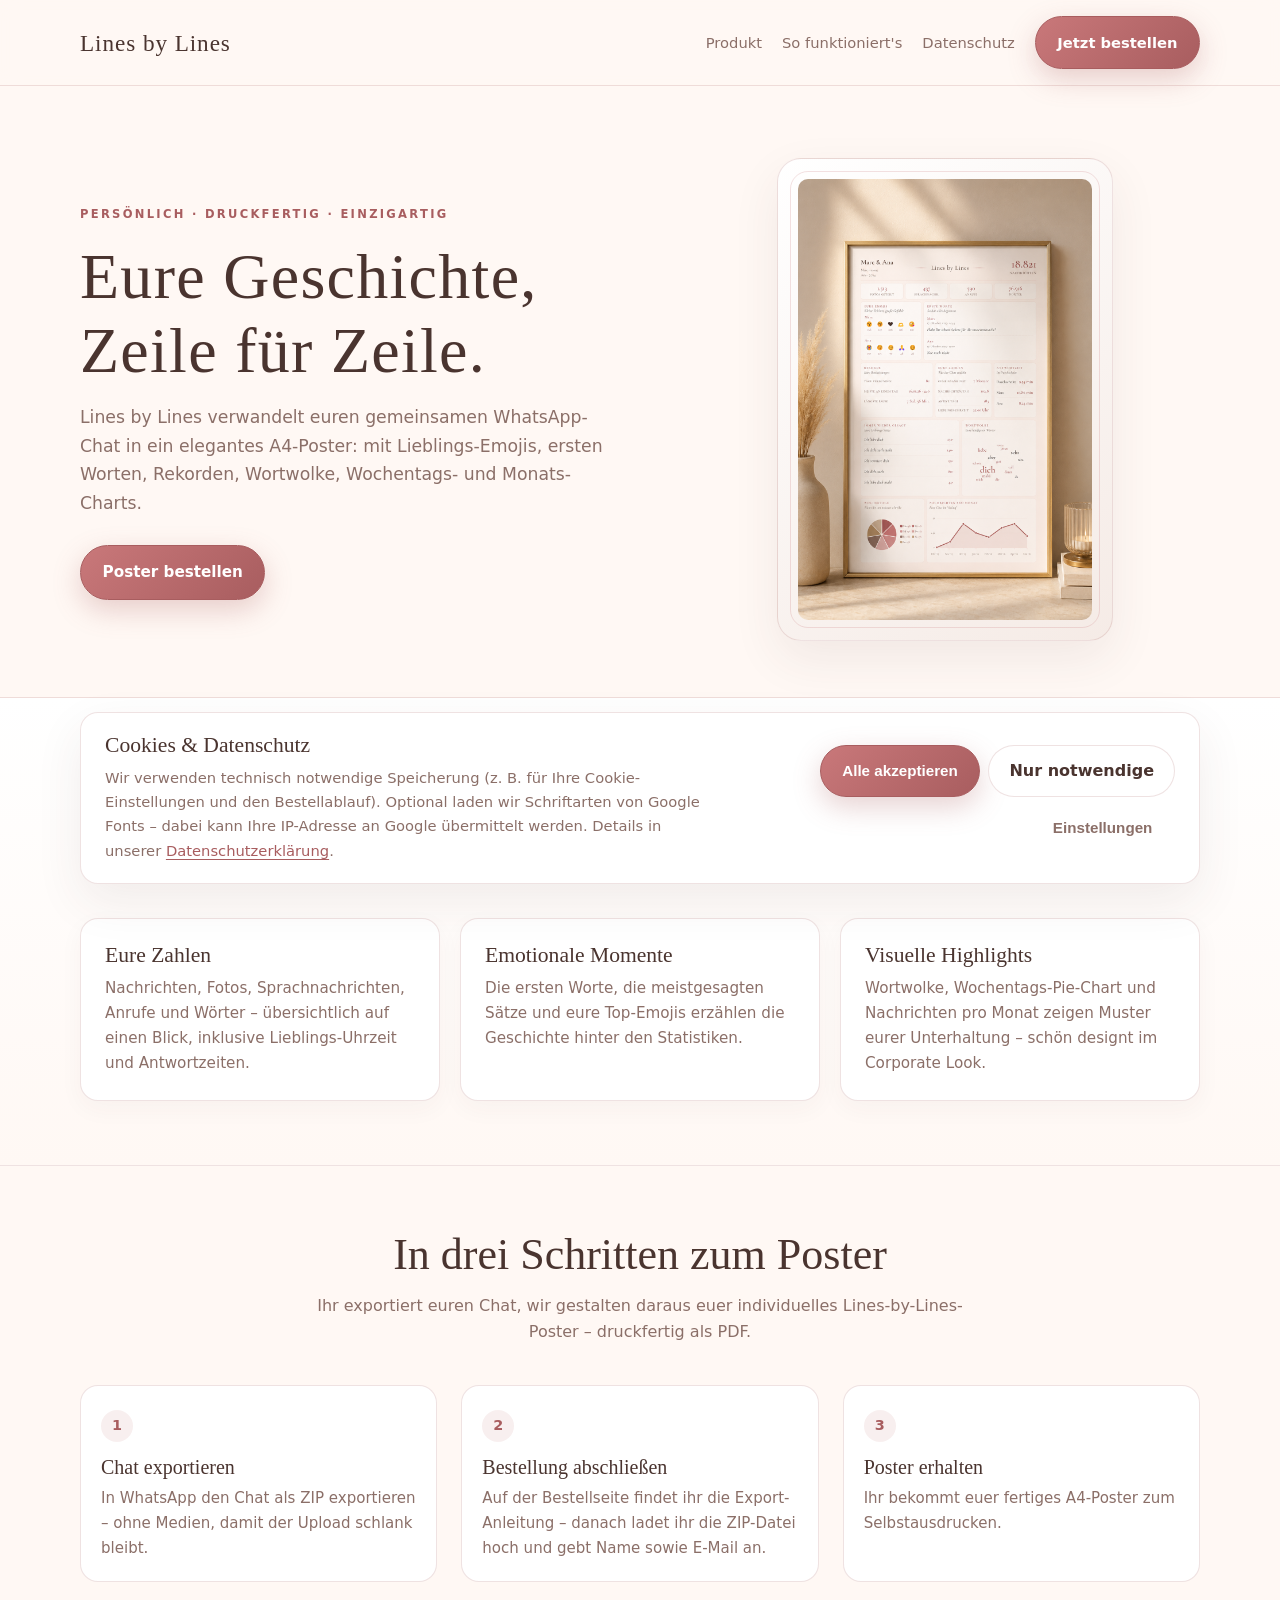
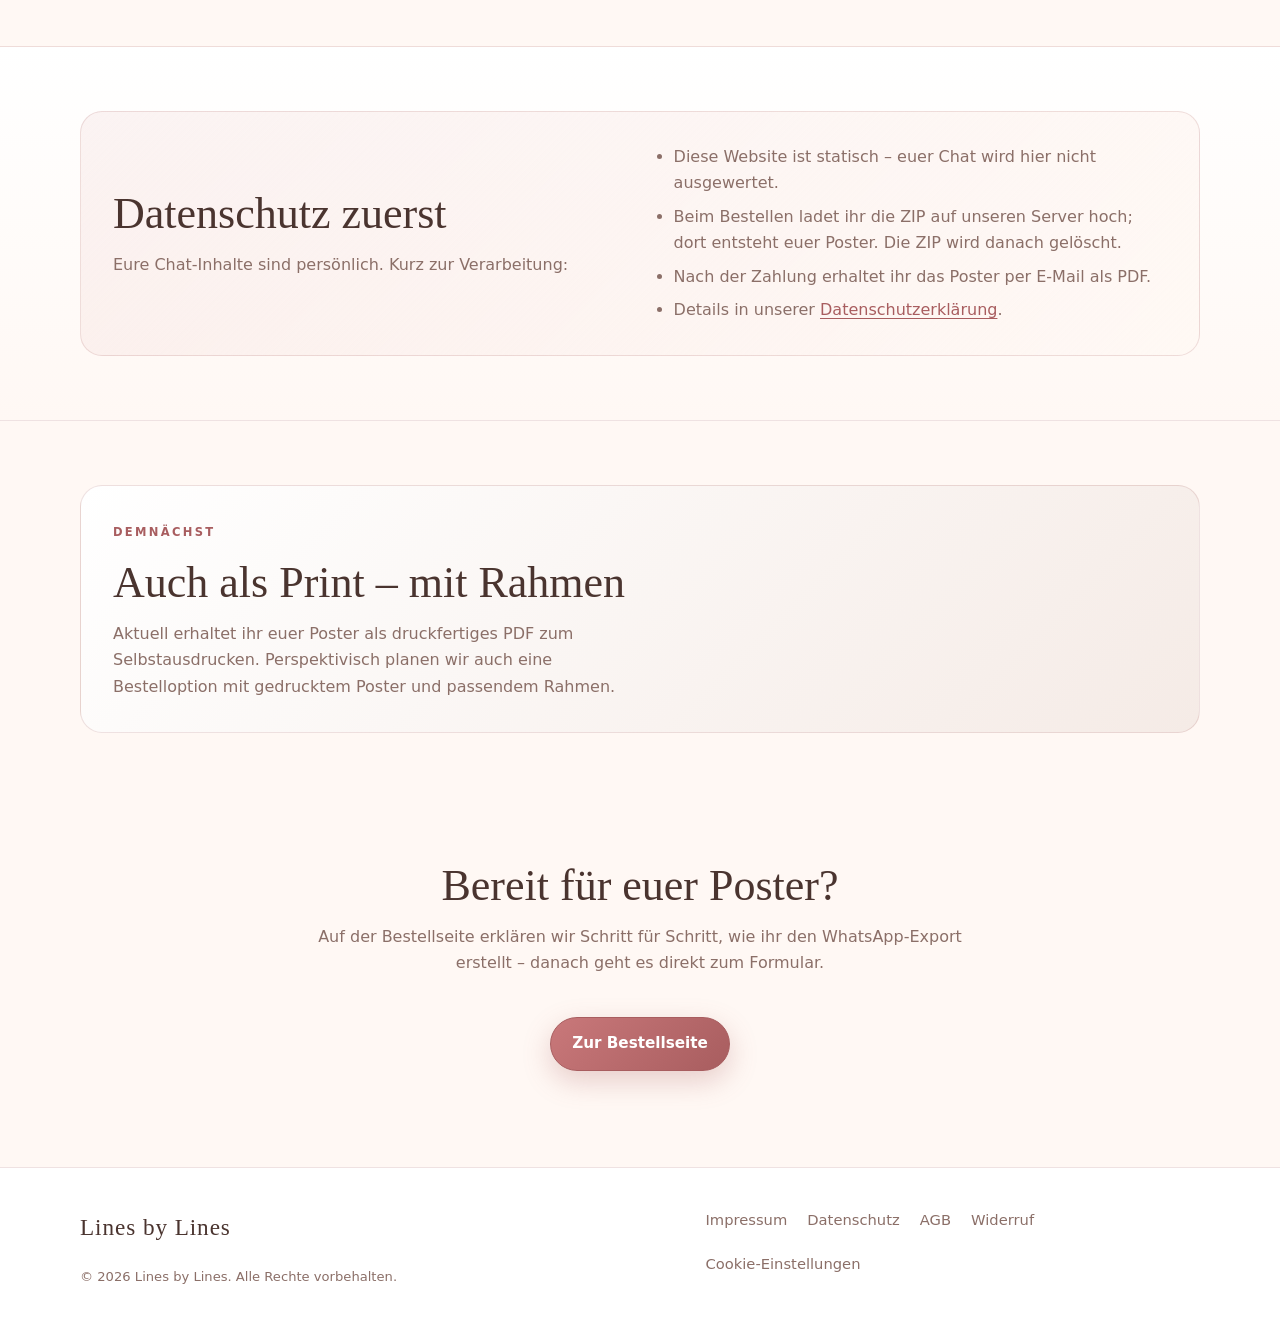
==== index.html @ 0aae66ea "pages" ====
<!DOCTYPE html>
<html lang="de">
  <head>
    <meta charset="UTF-8" />
    <meta name="viewport" content="width=device-width, initial-scale=1.0" />
    <link rel="icon" href="./assets/favicon.png" type="image/png" />
    <link rel="apple-touch-icon" href="./assets/favicon.png" />
    <meta
      name="description"
      content="Lines by Lines verwandelt euren WhatsApp-Chat als Paar in ein persönliches A4-Poster – druckfertig als PDF."
    />
    <title>Lines by Lines – Euer WhatsApp-Chat als Erinnerungs-Poster</title>
    <script src="./assets/fonts-head.js"></script>
    <link rel="stylesheet" href="./assets/site.css" />
  </head>
  <body>
    <header class="site-header">
      <div class="container inner">
        <a class="brand" href="./">
          <strong>Lines by Lines</strong>
        </a>
        <nav class="nav" aria-label="Hauptnavigation">
          <a class="hide-mobile" href="#produkt">Produkt</a>
          <a class="hide-mobile" href="#ablauf">So funktioniert's</a>
          <a class="hide-mobile" href="#datenschutz">Datenschutz</a>
          <a class="btn btn-primary" href="./bestellen.html">Jetzt bestellen</a>
        </nav>
      </div>
    </header>

    <main>
      <section class="hero">
        <div class="container hero-grid">
          <div>
            <span class="eyebrow">Persönlich · Druckfertig · Einzigartig</span>
            <h1>Eure Geschichte, Zeile für Zeile.</h1>
            <p class="hero-lead">
              Lines by Lines verwandelt euren gemeinsamen WhatsApp-Chat in ein
              elegantes A4-Poster: mit Lieblings-Emojis, ersten Worten,
              Rekorden, Wortwolke, Wochentags- und Monats-Charts.
            </p>
            <div class="hero-actions">
              <a class="btn btn-primary" href="./bestellen.html">Poster bestellen</a>
            </div>
          </div>
          <figure class="poster-frame hero-poster-frame">
            <img
              src="./assets/Example_LandingPage.png"
              alt="Beispiel eines Lines-by-Lines-Posters im goldenen Rahmen – Lifestyle-Mockup"
              width="1024"
              height="1536"
              loading="eager"
            />
          </figure>
        </div>
      </section>

      <section class="section section-alt" id="produkt">
        <div class="container">
          <h2 class="section-title">Mehr als ein Chat-Export</h2>
          <p class="section-intro">
            Für Paare: Aus eurem gemeinsamen WhatsApp-Chat wird ein
            hochwertiges Erinnerungsstück – zum Verschenken, Aufhängen oder
            Einrahmen.
          </p>
          <div class="cards">
            <article class="card">
              <h3>Eure Zahlen</h3>
              <p>
                Nachrichten, Fotos, Sprachnachrichten, Anrufe und Wörter –
                übersichtlich auf einen Blick, inklusive Lieblings-Uhrzeit und
                Antwortzeiten.
              </p>
            </article>
            <article class="card">
              <h3>Emotionale Momente</h3>
              <p>
                Die ersten Worte, die meistgesagten Sätze und eure Top-Emojis
                erzählen die Geschichte hinter den Statistiken.
              </p>
            </article>
            <article class="card">
              <h3>Visuelle Highlights</h3>
              <p>
                Wortwolke, Wochentags-Pie-Chart und Nachrichten pro Monat
                zeigen Muster eurer Unterhaltung – schön designt im
                Corporate Look.
              </p>
            </article>
          </div>
        </div>
      </section>

      <section class="section" id="ablauf">
        <div class="container">
          <h2 class="section-title">In drei Schritten zum Poster</h2>
          <p class="section-intro">
            Ihr exportiert euren Chat, wir gestalten daraus euer individuelles
            Lines-by-Lines-Poster – druckfertig als PDF.
          </p>
          <div class="steps">
            <article class="step">
              <h3>Chat exportieren</h3>
              <p>
                In WhatsApp den Chat als ZIP exportieren – ohne Medien, damit
                der Upload schlank bleibt.
              </p>
            </article>
            <article class="step">
              <h3>Bestellung abschließen</h3>
              <p>
                Auf der Bestellseite findet ihr die Export-Anleitung – danach
                ladet ihr die ZIP-Datei hoch und gebt Name sowie E-Mail an.
              </p>
            </article>
            <article class="step">
              <h3>Poster erhalten</h3>
              <p>
                Ihr bekommt euer fertiges A4-Poster zum Selbstausdrucken.
              </p>
            </article>
          </div>
        </div>
      </section>

      <section class="section section-alt" id="datenschutz">
        <div class="container">
          <div class="privacy-box">
            <div>
              <h2 class="section-title" style="text-align: left; margin-bottom: 0.75rem">
                Datenschutz zuerst
              </h2>
              <p style="margin: 0; color: var(--muted)">
                Eure Chat-Inhalte sind persönlich. Kurz zur Verarbeitung:
              </p>
            </div>
            <ul>
              <li>
                Diese Website ist statisch – euer Chat wird hier nicht
                ausgewertet.
              </li>
              <li>
                Beim Bestellen ladet ihr die ZIP auf unseren Server hoch; dort
                entsteht euer Poster. Die ZIP wird danach gelöscht.
              </li>
              <li>
                Nach der Zahlung erhaltet ihr das Poster per E-Mail als PDF.
              </li>
              <li>
                Details in unserer
                <a href="./datenschutz.html">Datenschutzerklärung</a>.
              </li>
            </ul>
          </div>
        </div>
      </section>

      <section class="section" id="demnaechst">
        <div class="container">
          <div class="coming-soon-box">
            <span class="eyebrow">Demnächst</span>
            <h2 class="section-title" style="text-align: left; margin-bottom: 0.75rem">
              Auch als Print – mit Rahmen
            </h2>
            <p style="margin: 0; color: var(--muted); max-width: 34rem">
              Aktuell erhaltet ihr euer Poster als druckfertiges PDF zum
              Selbstausdrucken. Perspektivisch planen wir auch eine
              Bestelloption mit gedrucktem Poster und passendem Rahmen.
            </p>
          </div>
        </div>
      </section>

      <section class="section order-section">
        <div class="container" style="text-align: center">
          <h2 class="section-title">Bereit für euer Poster?</h2>
          <p class="section-intro">
            Auf der Bestellseite erklären wir Schritt für Schritt, wie ihr den
            WhatsApp-Export erstellt – danach geht es direkt zum Formular.
          </p>
          <a class="btn btn-primary" href="./bestellen.html">Zur Bestellseite</a>
        </div>
      </section>
    </main>

    <footer class="site-footer">
      <div class="container footer-grid">
        <div>
          <a class="brand" href="./">
            <strong>Lines by Lines</strong>
          </a>
          <p class="footer-note">
            © <span id="year"></span> Lines by Lines. Alle Rechte vorbehalten.
          </p>
        </div>
        <nav class="footer-links" aria-label="Rechtliches">
          <a href="./impressum.html">Impressum</a>
          <a href="./datenschutz.html">Datenschutz</a>
          <a href="./agb.html">AGB</a>
          <a href="./widerruf.html">Widerruf</a>
          <a href="#" data-cookie-settings>Cookie-Einstellungen</a>
        </nav>
      </div>
    </footer>

    <script>
      document.getElementById("year").textContent = new Date().getFullYear();

      (function () {
        function syncHeaderOffset() {
          var header = document.querySelector(".site-header");
          if (!header) return;
          document.documentElement.style.setProperty(
            "--header-offset",
            header.getBoundingClientRect().height + "px"
          );
        }
        syncHeaderOffset();
        window.addEventListener("resize", syncHeaderOffset);
        if (document.fonts && document.fonts.ready) {
          document.fonts.ready.then(syncHeaderOffset);
        }
      })();
    </script>
    <script src="./assets/cookie-consent.js" defer></script>
  </body>
</html>
---- assets/site.css ----
:root {
  --cream: #fff8f4;
  --rose: #c9787a;
  --rose-deep: #a85d5f;
  --warm: #4a342f;
  --muted: #8b6f68;
  --cream-dark: #f5ebe6;
  --border: rgba(168, 93, 95, 0.18);
  --shadow: 0 18px 48px rgba(74, 52, 47, 0.08);
  --radius: 18px;
  --max: 1120px;
  --header-offset: calc(4.5rem + 2rem + 1px);
}

*,
*::before,
*::after {
  box-sizing: border-box;
}

html {
  scroll-behavior: smooth;
  scroll-padding-top: var(--header-offset);
}

body {
  margin: 0;
  font-family: "DM Sans", system-ui, sans-serif;
  font-size: 1rem;
  line-height: 1.65;
  color: var(--warm);
  background: var(--cream);
  -webkit-font-smoothing: antialiased;
}

img {
  max-width: 100%;
  height: auto;
  display: block;
}

a {
  color: var(--rose-deep);
  text-decoration-thickness: 1px;
  text-underline-offset: 3px;
}

a:hover {
  color: var(--rose);
}

h1,
h2,
h3,
.display {
  font-family: "Cormorant Garamond", Georgia, serif;
  font-weight: 500;
  line-height: 1.15;
  color: var(--warm);
}

.container {
  width: min(100% - 2rem, var(--max));
  margin-inline: auto;
}

.site-header {
  position: sticky;
  top: 0;
  z-index: 20;
  background: rgba(255, 248, 244, 0.92);
  backdrop-filter: blur(10px);
  border-bottom: 1px solid var(--border);
}

.site-header .inner {
  display: flex;
  align-items: center;
  justify-content: space-between;
  gap: 1rem;
  min-height: 4.5rem;
  padding: 1rem 0;
}

.brand {
  display: flex;
  flex-direction: column;
  gap: 0.1rem;
  text-decoration: none;
  color: inherit;
}

.brand small {
  font-size: 0.68rem;
  letter-spacing: 0.18em;
  text-transform: uppercase;
  color: var(--muted);
}

.brand strong {
  font-family: "Cormorant Garamond", Georgia, serif;
  font-size: 1.45rem;
  font-weight: 500;
  letter-spacing: 0.04em;
}

.nav {
  display: flex;
  flex-wrap: wrap;
  align-items: center;
  gap: 0.35rem 1.25rem;
}

.nav a {
  font-size: 0.92rem;
  color: var(--muted);
  text-decoration: none;
}

.nav a:hover {
  color: var(--rose-deep);
}

.btn {
  display: inline-flex;
  align-items: center;
  justify-content: center;
  gap: 0.5rem;
  padding: 0.85rem 1.35rem;
  border-radius: 999px;
  border: 1px solid transparent;
  font-size: 0.95rem;
  font-weight: 600;
  text-decoration: none;
  cursor: pointer;
  transition: transform 0.15s ease, box-shadow 0.15s ease, background 0.15s ease;
}

.btn:hover {
  transform: translateY(-1px);
}

.nav a.btn-primary,
.nav a.btn-primary:hover {
  color: #fff;
}

.btn-primary {
  background: linear-gradient(135deg, var(--rose), var(--rose-deep));
  color: #fff;
  border-color: var(--rose-deep);
  box-shadow: 0 10px 28px rgba(168, 93, 95, 0.28);
}

.btn-primary:hover {
  color: #fff;
}

.btn-secondary {
  background: #fff;
  color: var(--rose-deep);
  border-color: var(--border);
}

.hero {
  padding: 4.5rem 0 3.5rem;
}

.hero-grid {
  display: grid;
  grid-template-columns: 1.05fr 0.95fr;
  gap: 3rem;
  align-items: center;
}

.eyebrow {
  display: inline-block;
  margin-bottom: 1rem;
  font-size: 0.72rem;
  font-weight: 600;
  letter-spacing: 0.2em;
  text-transform: uppercase;
  color: var(--rose-deep);
}

.hero h1 {
  margin: 0 0 1rem;
  font-size: clamp(2.6rem, 5vw, 4rem);
  letter-spacing: 0.02em;
}

.hero-lead {
  margin: 0 0 1.75rem;
  max-width: 34rem;
  font-size: 1.08rem;
  color: var(--muted);
}

.hero-actions {
  display: flex;
  flex-wrap: wrap;
  gap: 0.85rem;
}

.hero-poster-frame {
  margin: 0;
  width: min(100%, 21rem);
  margin-inline: auto;
}

.hero-poster-frame img {
  display: block;
  width: 100%;
  height: auto;
  box-shadow: none;
}

.poster-frame {
  position: relative;
  padding: 1.25rem;
  border-radius: calc(var(--radius) + 6px);
  background: linear-gradient(145deg, #fff, var(--cream-dark));
  border: 1px solid var(--border);
  box-shadow: var(--shadow);
}

.poster-frame::before {
  content: "";
  position: absolute;
  inset: 0.75rem;
  border: 1px solid rgba(201, 120, 122, 0.22);
  border-radius: var(--radius);
  pointer-events: none;
}

.poster-frame img {
  border-radius: 10px;
}

.section {
  padding: 4rem 0;
}

.section-alt {
  background: linear-gradient(180deg, #fff 0%, var(--cream) 100%);
  border-block: 1px solid var(--border);
}

.section-title {
  margin: 0 0 0.75rem;
  font-size: clamp(2rem, 3.5vw, 2.75rem);
  text-align: center;
}

.section-intro {
  margin: 0 auto 2.5rem;
  max-width: 42rem;
  text-align: center;
  color: var(--muted);
}

.cards {
  display: grid;
  grid-template-columns: repeat(3, minmax(0, 1fr));
  gap: 1.25rem;
}

.card {
  padding: 1.5rem;
  border-radius: var(--radius);
  background: #fff;
  border: 1px solid var(--border);
  box-shadow: 0 8px 24px rgba(74, 52, 47, 0.04);
}

.card h3 {
  margin: 0 0 0.5rem;
  font-size: 1.35rem;
}

.card p {
  margin: 0;
  color: var(--muted);
  font-size: 0.95rem;
}

.steps {
  display: grid;
  grid-template-columns: repeat(3, minmax(0, 1fr));
  gap: 1.5rem;
  counter-reset: step;
}

.step {
  position: relative;
  padding: 1.5rem 1.25rem 1.25rem;
  border-radius: var(--radius);
  background: #fff;
  border: 1px solid var(--border);
}

.step::before {
  counter-increment: step;
  content: counter(step);
  display: inline-flex;
  align-items: center;
  justify-content: center;
  width: 2rem;
  height: 2rem;
  margin-bottom: 0.85rem;
  border-radius: 50%;
  background: rgba(201, 120, 122, 0.12);
  color: var(--rose-deep);
  font-weight: 700;
  font-size: 0.9rem;
}

.step h3 {
  margin: 0 0 0.45rem;
  font-size: 1.25rem;
}

.step p {
  margin: 0;
  color: var(--muted);
  font-size: 0.94rem;
}

.privacy-box {
  display: grid;
  grid-template-columns: 1fr 1fr;
  gap: 2rem;
  align-items: center;
  padding: 2rem;
  border-radius: calc(var(--radius) + 4px);
  background: linear-gradient(135deg, rgba(201, 120, 122, 0.08), rgba(255, 248, 244, 0.9));
  border: 1px solid var(--border);
}

.privacy-box ul {
  margin: 0;
  padding-left: 1.1rem;
  color: var(--muted);
}

.privacy-box li + li {
  margin-top: 0.45rem;
}

.coming-soon-box {
  padding: 2rem;
  border-radius: calc(var(--radius) + 4px);
  background: linear-gradient(135deg, #fff 0%, var(--cream-dark) 100%);
  border: 1px solid var(--border);
}

.order-section {
  text-align: center;
}

.order-flow {
  width: 100%;
  max-width: 28rem;
  margin: 2rem auto 0;
  text-align: left;
}

.order-form {
  display: grid;
  gap: 1.1rem;
  padding: 1.75rem;
  border-radius: var(--radius);
  background: #fff;
  border: 1px solid var(--border);
  box-shadow: var(--shadow);
}

.order-form-row {
  display: grid;
  gap: 0.4rem;
}

.order-label {
  font-size: 0.92rem;
  font-weight: 600;
  color: var(--warm);
}

.order-input {
  width: 100%;
  padding: 0.72rem 0.9rem;
  border: 1px solid var(--border);
  border-radius: 12px;
  font: inherit;
  color: var(--warm);
  background: var(--cream);
}

.order-input:focus {
  outline: 2px solid rgba(201, 120, 122, 0.35);
  outline-offset: 1px;
}

.order-file {
  padding: 0.55rem 0.75rem;
  background: #fff;
}

.order-hint {
  font-size: 0.84rem;
  color: var(--muted);
}

.order-submit {
  width: 100%;
  margin-top: 0.35rem;
}

.order-panel {
  padding: 1.75rem;
  border-radius: var(--radius);
  background: #fff;
  border: 1px solid var(--border);
  box-shadow: var(--shadow);
}

.order-panel-error {
  border-color: rgba(168, 93, 95, 0.35);
  background: linear-gradient(180deg, #fff, #fff6f4);
}

.order-panel-title {
  margin: 0 0 0.65rem;
  font-family: "Cormorant Garamond", Georgia, serif;
  font-size: 1.55rem;
  font-weight: 500;
  color: var(--warm);
}

.order-panel-text {
  margin: 0 0 1.25rem;
  color: var(--muted);
}

.order-progress-track {
  width: 100%;
  height: 10px;
  border-radius: 999px;
  background: var(--cream-dark);
  overflow: hidden;
  margin: 1rem 0;
}

.order-progress-bar {
  width: 8%;
  height: 100%;
  border-radius: inherit;
  background: linear-gradient(90deg, var(--rose), var(--rose-deep));
  transition: width 0.6s ease;
}

.order-progress-label {
  margin: 0;
  color: var(--muted);
  font-size: 0.95rem;
}

.order-poster-preview {
  margin: 0 auto 1.35rem;
  width: 100%;
}

.order-poster-preview-shell {
  position: relative;
  width: 100%;
  margin: 0 auto;
  padding: 0.65rem;
  box-sizing: border-box;
  border-radius: calc(var(--radius) + 4px);
  background: linear-gradient(145deg, #fff, var(--cream-dark));
  border: 1px solid var(--border);
  box-shadow: var(--shadow);
}

.order-poster-preview-shell::before {
  content: "";
  position: absolute;
  inset: 0.45rem;
  border: 1px solid rgba(201, 120, 122, 0.22);
  border-radius: var(--radius);
  pointer-events: none;
}

.order-poster-preview-frame {
  position: relative;
  width: 100%;
  aspect-ratio: 210 / 297;
  overflow: hidden;
  border-radius: 10px;
  background: #fff8f4;
}

.order-poster-preview-image {
  display: block;
  width: 100%;
  height: 100%;
  object-fit: contain;
  pointer-events: none;
  user-select: none;
  -webkit-user-drag: none;
}

#order-panel-pay {
  overflow-x: hidden;
}

.order-pending-banner {
  margin-bottom: 1rem;
  padding: 1rem 1.1rem;
  border-radius: var(--radius);
  border: 1px solid rgba(201, 120, 122, 0.28);
  background: linear-gradient(180deg, #fff, #fff8f4);
}

.order-pending-banner-text {
  margin: 0 0 0.85rem;
  font-size: 0.92rem;
  color: var(--muted);
}

.order-pending-banner-actions {
  display: grid;
  gap: 0.55rem;
}

.order-new-from-pay {
  width: 100%;
  margin-top: 0.55rem;
}

#order-panel-pay .order-submit {
  margin-top: 0;
}

.order-api-warning {
  max-width: 28rem;
  margin: 1rem auto 0;
  padding: 0.85rem 1rem;
  border-radius: 12px;
  background: #fff3cd;
  color: #6b4f1d;
  font-size: 0.9rem;
  text-align: left;
}

.btn-secondary {
  display: inline-flex;
  align-items: center;
  justify-content: center;
  padding: 0.72rem 1.25rem;
  border-radius: 999px;
  border: 1px solid var(--border);
  background: #fff;
  color: var(--warm);
  font: inherit;
  font-weight: 600;
  cursor: pointer;
}

.btn-secondary:hover {
  border-color: var(--rose);
  color: var(--rose-deep);
}

#view-poster-btn {
  margin-bottom: 0.75rem;
}

.site-footer {
  margin-top: 2rem;
  padding: 2.5rem 0 2rem;
  min-height: 9.5rem;
  border-top: 1px solid var(--border);
  background: #fff;
}

.footer-grid {
  display: grid;
  grid-template-columns: 1.2fr 1fr;
  gap: 2rem;
}

.footer-links {
  display: flex;
  flex-wrap: wrap;
  gap: 0.5rem 1.25rem;
}

.footer-links a {
  font-size: 0.92rem;
  color: var(--muted);
  text-decoration: none;
}

.footer-links a:hover {
  color: var(--rose-deep);
}

.footer-note {
  margin: 1.25rem 0 0;
  font-size: 0.82rem;
  color: var(--muted);
}

.legal-page {
  padding: 3rem 0 4rem;
}

.legal-page h1 {
  margin: 0 0 0.5rem;
  font-size: clamp(2.2rem, 4vw, 3rem);
}

.legal-meta {
  margin: 0 0 2rem;
  color: var(--muted);
  font-size: 0.92rem;
}

.legal-page h2 {
  margin: 2rem 0 0.75rem;
  font-size: 1.45rem;
}

.legal-page p,
.legal-page li {
  color: var(--warm);
}

.legal-page ul {
  padding-left: 1.2rem;
}

.placeholder {
  padding: 0.1rem 0.35rem;
  border-radius: 4px;
  background: rgba(201, 120, 122, 0.12);
  color: var(--rose-deep);
  font-size: 0.92em;
}

.visually-hidden {
  position: absolute;
  width: 1px;
  height: 1px;
  padding: 0;
  margin: -1px;
  overflow: hidden;
  clip: rect(0, 0, 0, 0);
  white-space: nowrap;
  border: 0;
}

.cookie-banner,
.cookie-settings {
  position: fixed;
  inset: auto 0 0 0;
  z-index: 100;
  padding: 1rem;
}

.cookie-banner-inner,
.cookie-settings-panel {
  width: min(100%, var(--max));
  margin-inline: auto;
  padding: 1.25rem 1.5rem;
  border: 1px solid var(--border);
  border-radius: var(--radius);
  background: #fff;
  box-shadow: var(--shadow);
}

.cookie-banner-inner {
  display: grid;
  grid-template-columns: 1.4fr 1fr;
  gap: 1.25rem;
  align-items: center;
}

.cookie-banner-copy h2,
.cookie-settings-panel h2 {
  margin: 0 0 0.5rem;
  font-size: 1.35rem;
}

.cookie-banner-copy p,
.cookie-settings-intro,
.cookie-option p {
  margin: 0;
  color: var(--muted);
  font-size: 0.92rem;
}

.cookie-banner-actions,
.cookie-settings-actions {
  display: flex;
  flex-wrap: wrap;
  gap: 0.5rem;
  justify-content: flex-end;
}

.btn-ghost {
  background: transparent;
  border: 1px solid transparent;
  color: var(--muted);
}

.btn-ghost:hover {
  color: var(--rose-deep);
  border-color: var(--border);
}

.cookie-settings-panel {
  position: relative;
  max-height: min(85vh, 32rem);
  overflow: auto;
}

.cookie-settings-close {
  position: absolute;
  top: 0.75rem;
  right: 0.75rem;
  width: 2rem;
  height: 2rem;
  border: 0;
  border-radius: 999px;
  background: transparent;
  color: var(--muted);
  font-size: 1.5rem;
  line-height: 1;
  cursor: pointer;
}

.cookie-settings-close:hover {
  color: var(--rose-deep);
  background: rgba(201, 120, 122, 0.08);
}

.cookie-settings-intro {
  margin-bottom: 1.25rem;
}

.cookie-option {
  padding: 1rem 0;
  border-top: 1px solid var(--border);
}

.cookie-option-head {
  display: flex;
  align-items: center;
  justify-content: space-between;
  gap: 1rem;
  margin-bottom: 0.45rem;
}

.cookie-badge {
  flex-shrink: 0;
  padding: 0.2rem 0.55rem;
  border-radius: 999px;
  background: rgba(201, 120, 122, 0.12);
  color: var(--rose-deep);
  font-size: 0.72rem;
  font-weight: 600;
  letter-spacing: 0.04em;
  text-transform: uppercase;
}

.cookie-switch {
  position: relative;
  display: inline-flex;
  align-items: center;
  cursor: pointer;
}

.cookie-switch input {
  position: absolute;
  opacity: 0;
  width: 0;
  height: 0;
}

.cookie-switch-ui {
  position: relative;
  display: inline-block;
  width: 2.75rem;
  height: 1.5rem;
  border-radius: 999px;
  background: var(--cream-dark);
  border: 1px solid var(--border);
  transition: background 0.2s ease;
}

.cookie-switch-ui::after {
  content: "";
  position: absolute;
  top: 0.18rem;
  left: 0.18rem;
  width: 1.1rem;
  height: 1.1rem;
  border-radius: 50%;
  background: #fff;
  box-shadow: 0 1px 4px rgba(74, 52, 47, 0.18);
  transition: transform 0.2s ease;
}

.cookie-switch input:checked + .cookie-switch-ui {
  background: var(--rose);
  border-color: var(--rose);
}

.cookie-switch input:checked + .cookie-switch-ui::after {
  transform: translateX(1.2rem);
}

.cookie-settings-actions {
  margin-top: 1.25rem;
  padding-top: 1rem;
  border-top: 1px solid var(--border);
}

@media (max-width: 900px) {
  .cookie-banner-inner {
    grid-template-columns: 1fr;
  }

  .cookie-banner-actions,
  .cookie-settings-actions {
    justify-content: stretch;
  }

  .cookie-banner-actions .btn,
  .cookie-settings-actions .btn {
    flex: 1 1 100%;
  }
}

.order-page-intro {
  padding-top: 3rem;
  padding-bottom: 1.5rem;
}

.export-tip {
  padding: 1rem 1.25rem;
  border-radius: var(--radius);
  background: rgba(201, 120, 122, 0.1);
  border: 1px solid var(--border);
  font-size: 0.95rem;
  color: var(--muted);
  max-width: 40rem;
}

.export-tip strong {
  color: var(--rose-deep);
}

.export-grid {
  display: grid;
  grid-template-columns: repeat(2, minmax(0, 1fr));
  gap: 1.25rem;
}

.export-card {
  padding: 1.5rem;
  border-radius: var(--radius);
  background: #fff;
  border: 1px solid var(--border);
  box-shadow: 0 8px 24px rgba(74, 52, 47, 0.04);
}

.export-card-head {
  display: flex;
  align-items: center;
  gap: 0.75rem;
  margin-bottom: 1rem;
}

.export-platform {
  display: grid;
  place-items: center;
  min-width: 2.75rem;
  height: 2.75rem;
  padding: 0 0.5rem;
  border-radius: 999px;
  background: rgba(201, 120, 122, 0.12);
  font-size: 0.68rem;
  font-weight: 700;
  letter-spacing: 0.08em;
  color: var(--rose-deep);
  line-height: 1;
}

.export-platform-wide {
  font-size: 0.58rem;
  letter-spacing: 0.04em;
  padding: 0 0.65rem;
}

.export-card h3 {
  margin: 0;
  font-size: 1.35rem;
}

.export-steps {
  margin: 0;
  padding-left: 1.2rem;
  color: var(--muted);
  font-size: 0.95rem;
}

.export-steps li + li {
  margin-top: 0.55rem;
}

.export-steps strong {
  color: var(--warm);
  font-weight: 600;
}

@media (max-width: 900px) {
  .hero-grid,
  .cards,
  .steps,
  .privacy-box,
  .footer-grid,
  .export-grid {
    grid-template-columns: 1fr;
  }

  .hero {
    padding-top: 3rem;
  }

  .nav .hide-mobile {
    display: none;
  }
}
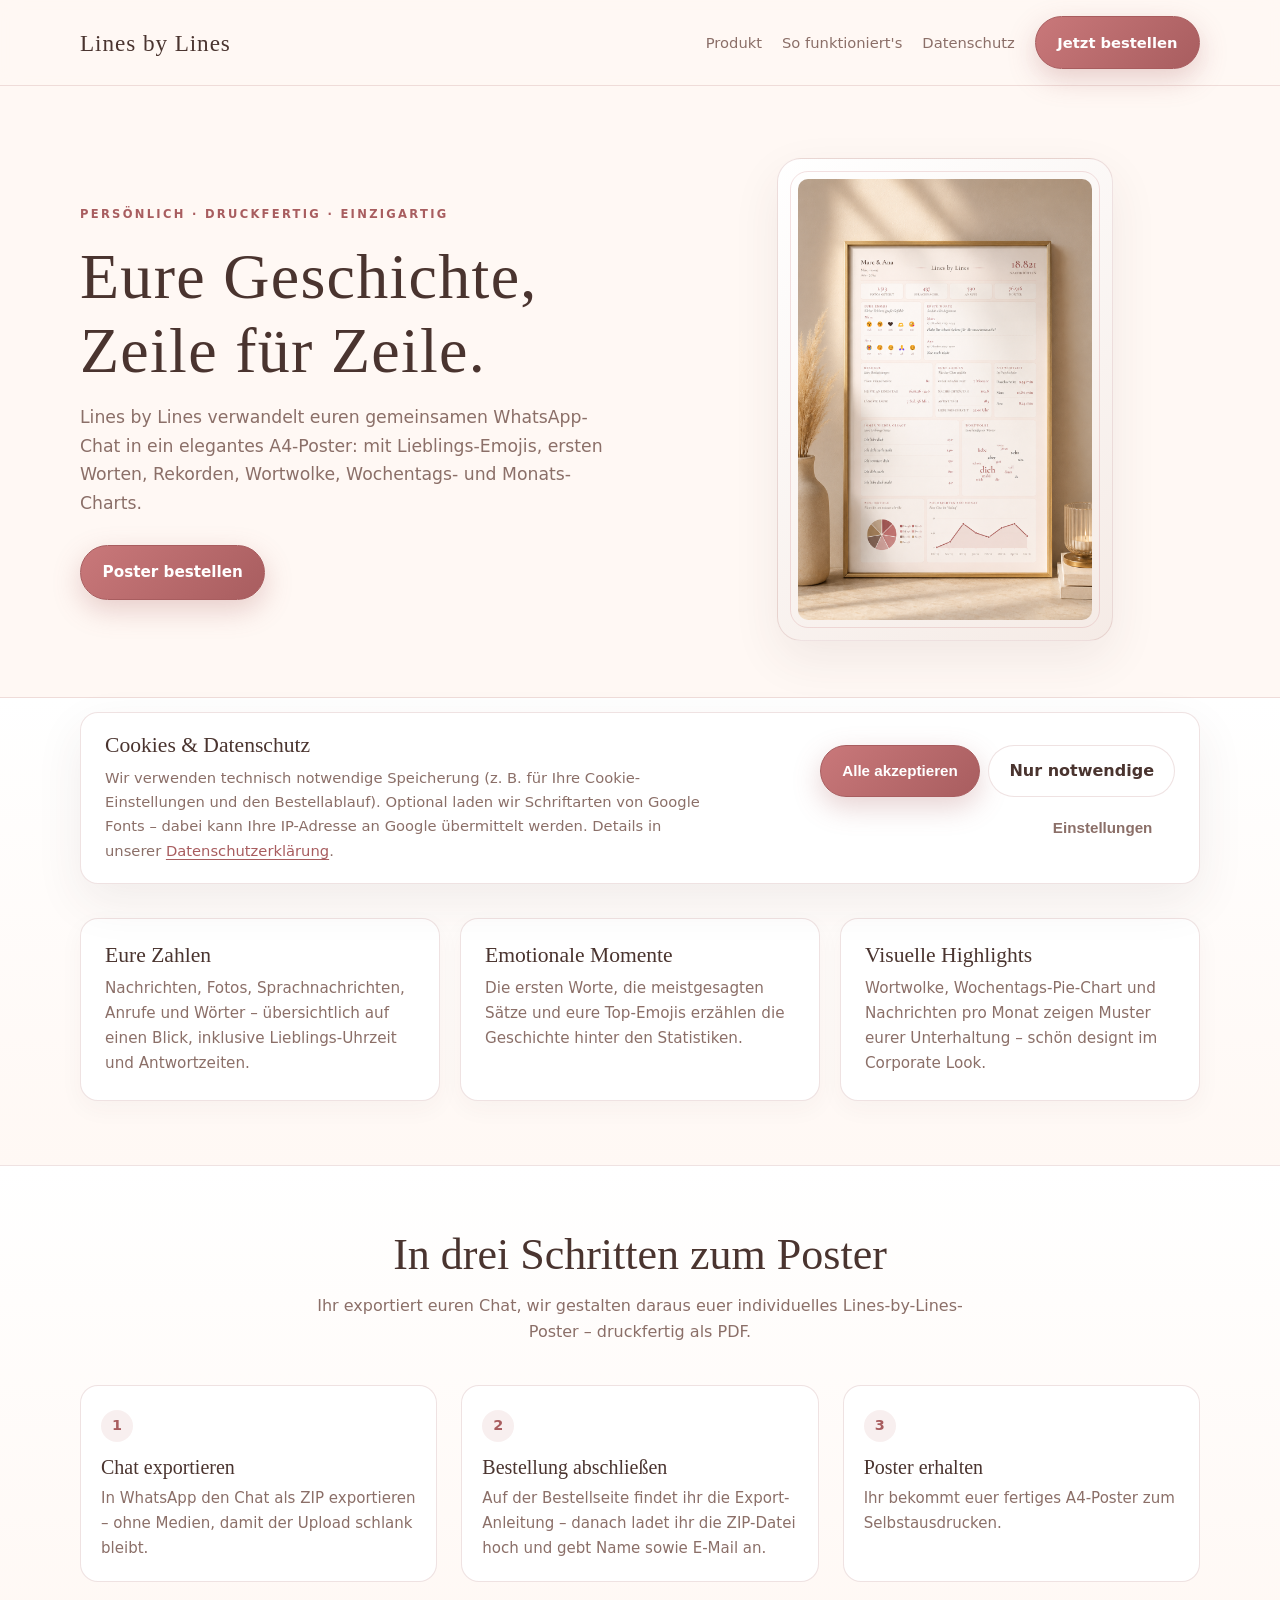
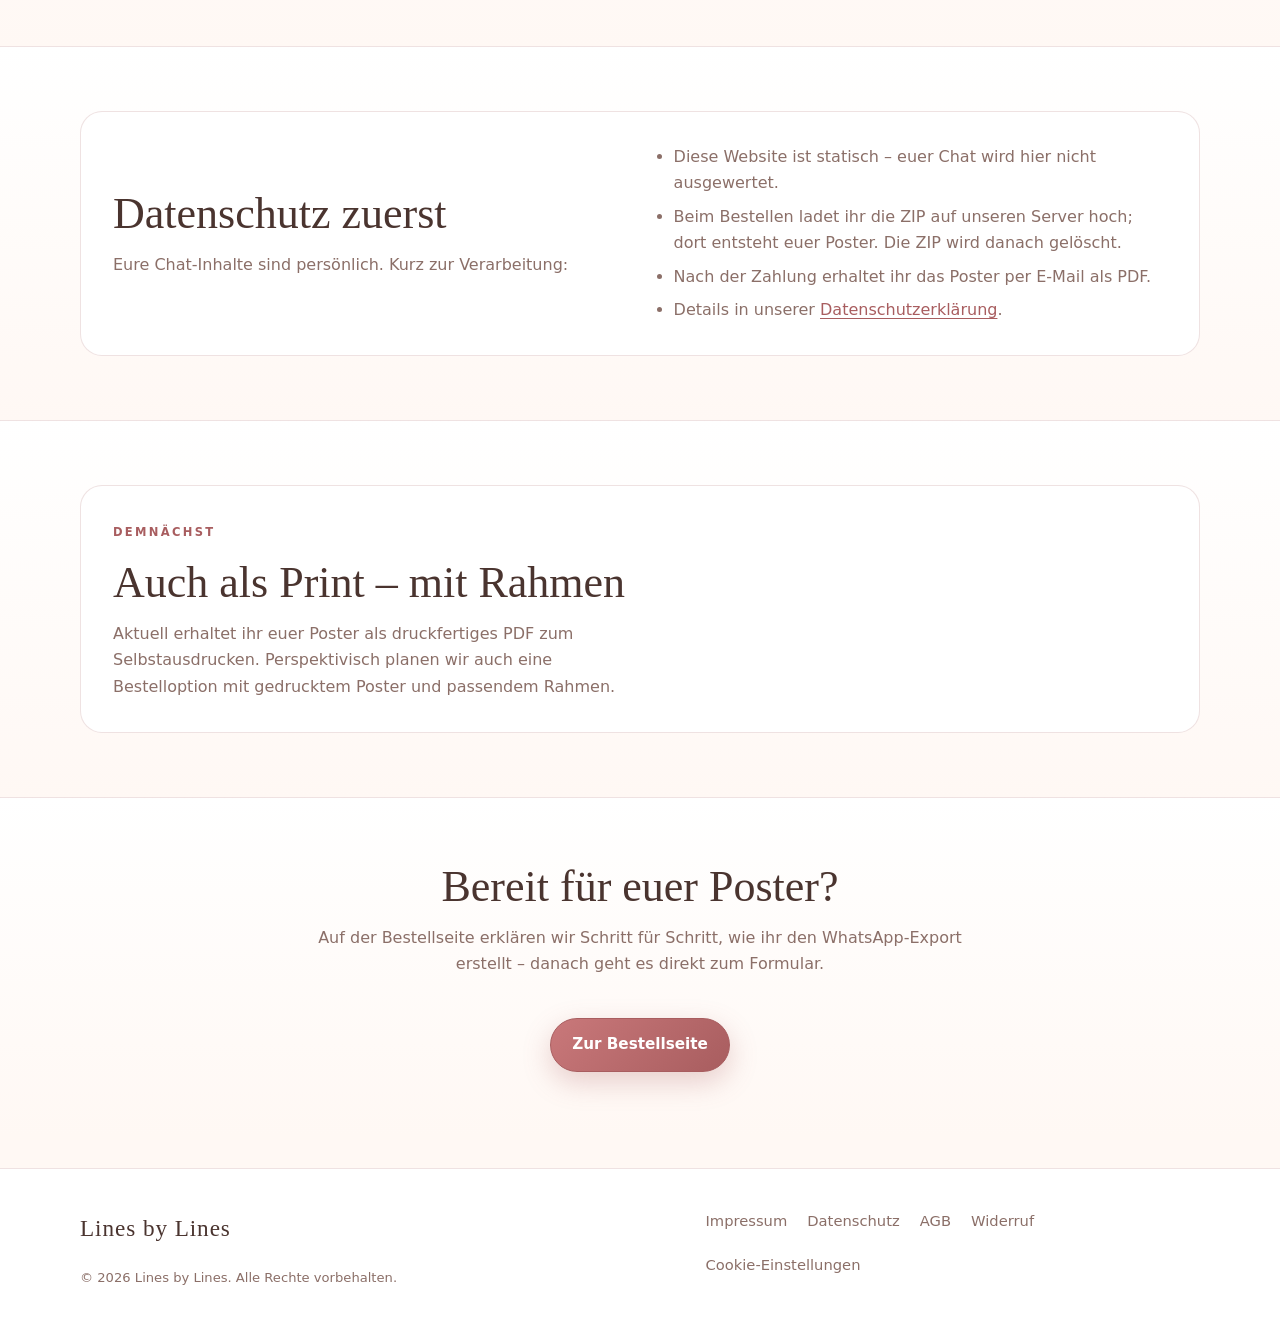
==== commit e1a53125: "Pages" ====
--- a/index.html
+++ b/index.html
@@ -28,7 +28,7 @@
       </div>
     </header>
 
-    <main>
+    <main class="landing-page">
       <section class="hero">
         <div class="container hero-grid">
           <div>
@@ -91,7 +91,7 @@
         </div>
       </section>
 
-      <section class="section" id="ablauf">
+      <section class="section section-alt" id="ablauf">
         <div class="container">
           <h2 class="section-title">In drei Schritten zum Poster</h2>
           <p class="section-intro">
@@ -155,7 +155,7 @@
         </div>
       </section>
 
-      <section class="section" id="demnaechst">
+      <section class="section section-alt" id="demnaechst">
         <div class="container">
           <div class="coming-soon-box">
             <span class="eyebrow">Demnächst</span>
@@ -171,7 +171,7 @@
         </div>
       </section>
 
-      <section class="section order-section">
+      <section class="section section-alt order-section">
         <div class="container" style="text-align: center">
           <h2 class="section-title">Bereit für euer Poster?</h2>
           <p class="section-intro">
--- a/assets/site.css
+++ b/assets/site.css
@@ -246,6 +246,24 @@
   border-block: 1px solid var(--border);
 }
 
+.section-alt + .section-alt {
+  border-top: none;
+}
+
+main > .section-alt:last-child {
+  border-bottom: none;
+}
+
+.landing-page > .section:not(.hero),
+.order-page > .section:not(.order-page-intro) {
+  background: linear-gradient(180deg, #fff 0%, var(--cream) 100%);
+}
+
+.landing-page .privacy-box,
+.landing-page .coming-soon-box {
+  background: #fff;
+}
+
 .section-title {
   margin: 0 0 0.75rem;
   font-size: clamp(2rem, 3.5vw, 2.75rem);
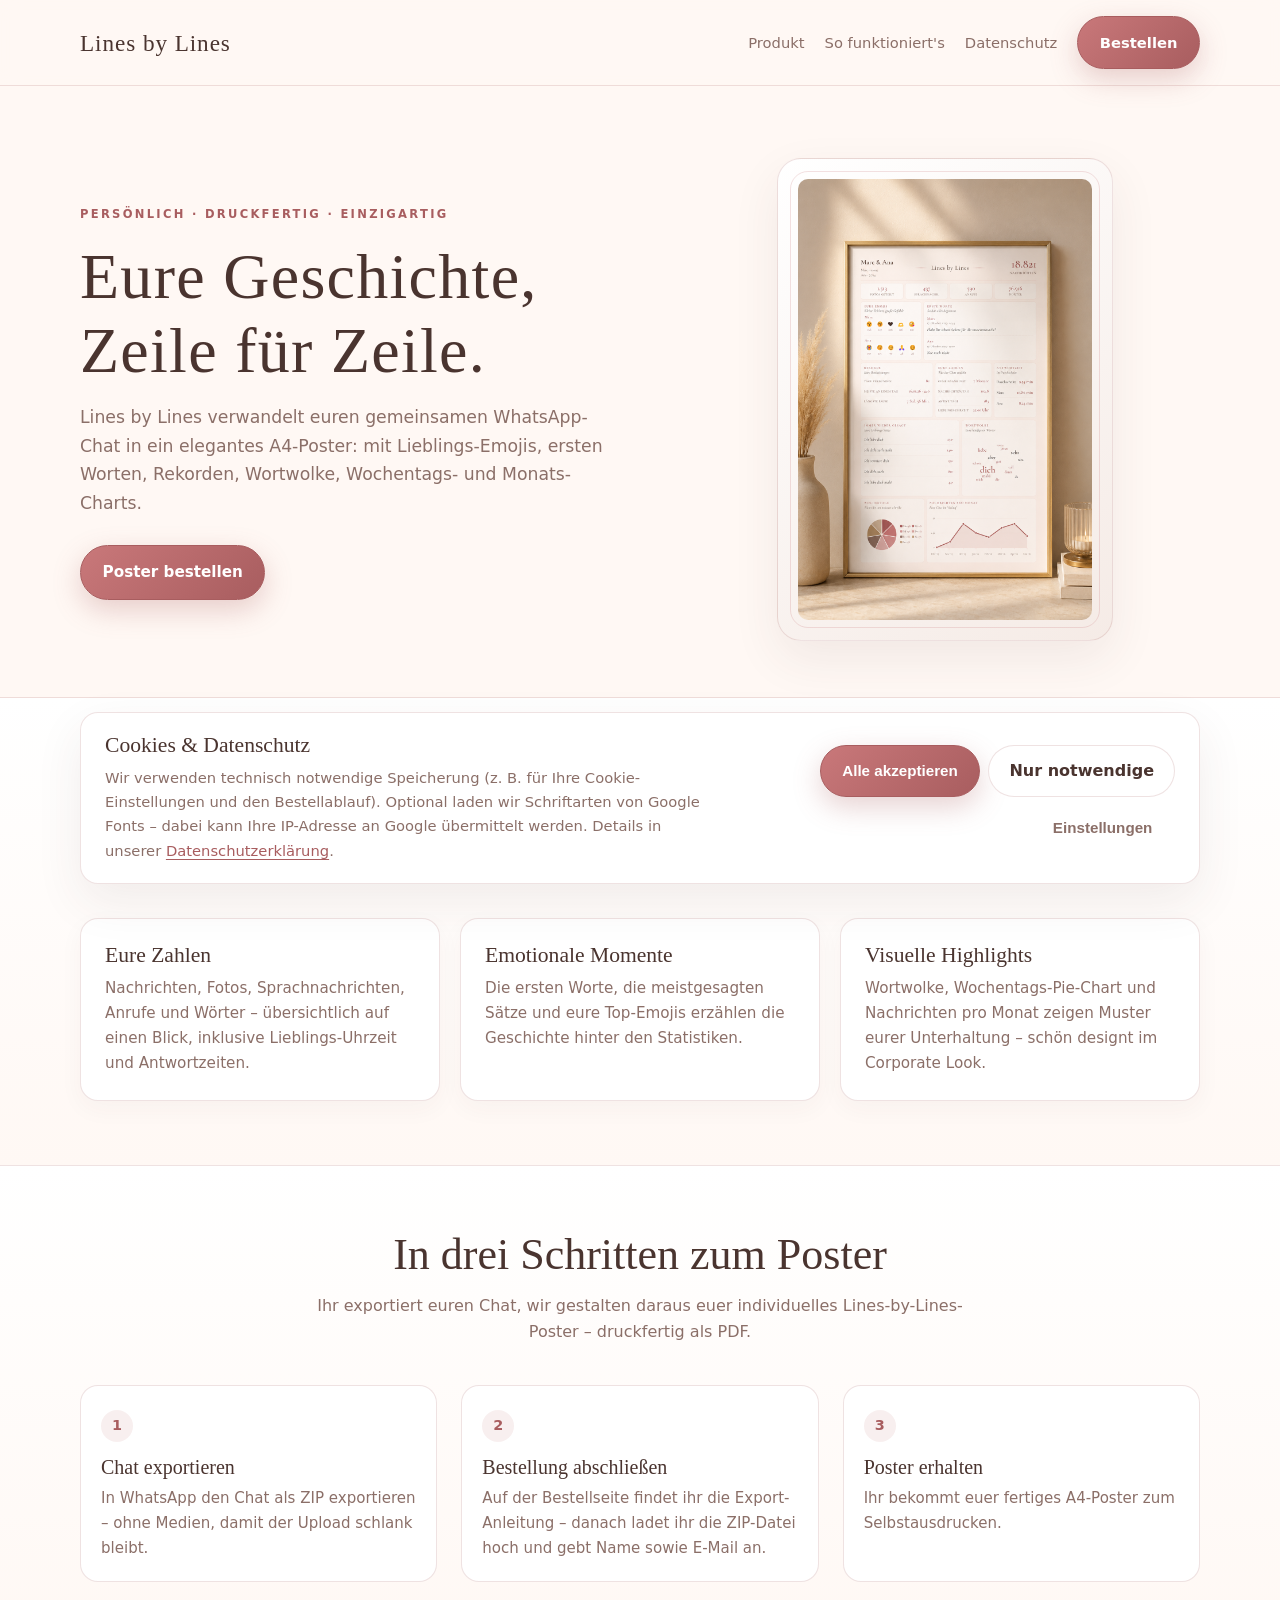
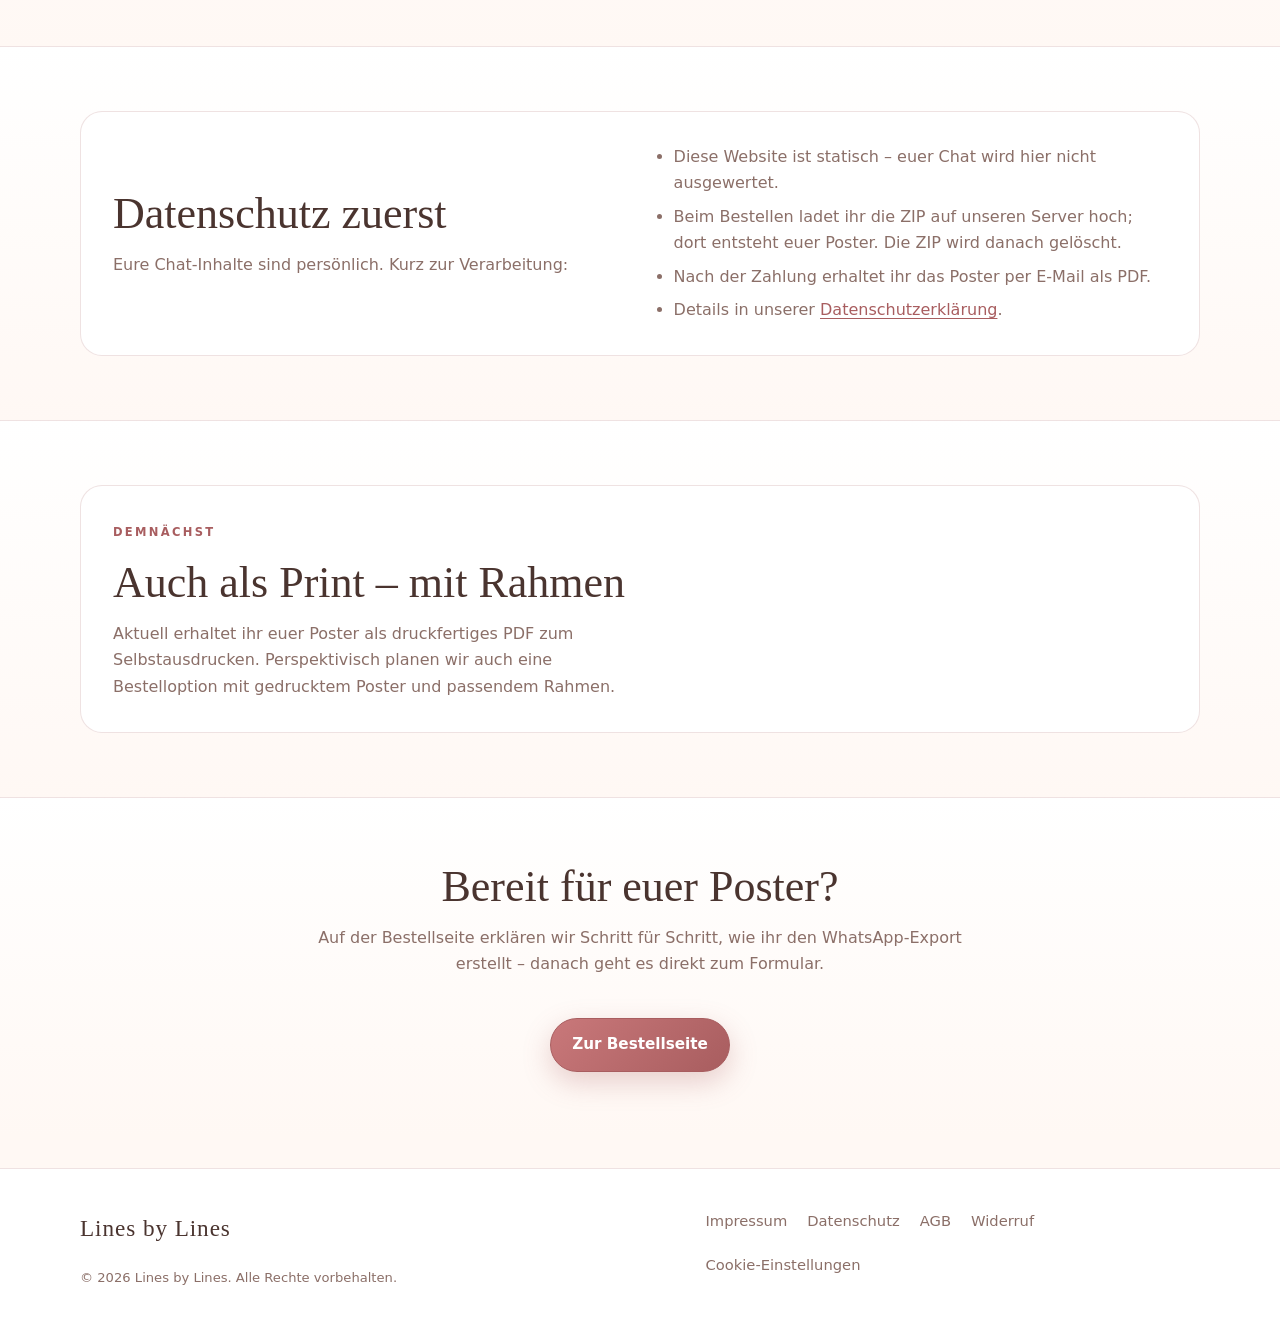
==== commit 4cf1d9d4: "pages" ====
--- a/index.html
+++ b/index.html
@@ -2,7 +2,7 @@
 <html lang="de">
   <head>
     <meta charset="UTF-8" />
-    <meta name="viewport" content="width=device-width, initial-scale=1.0" />
+    <meta name="viewport" content="width=device-width, initial-scale=1.0, viewport-fit=cover" />
     <link rel="icon" href="./assets/favicon.png" type="image/png" />
     <link rel="apple-touch-icon" href="./assets/favicon.png" />
     <meta
@@ -23,7 +23,7 @@
           <a class="hide-mobile" href="#produkt">Produkt</a>
           <a class="hide-mobile" href="#ablauf">So funktioniert's</a>
           <a class="hide-mobile" href="#datenschutz">Datenschutz</a>
-          <a class="btn btn-primary" href="./bestellen.html">Jetzt bestellen</a>
+          <a class="btn btn-primary" href="./bestellen.html">Bestellen</a>
         </nav>
       </div>
     </header>
--- a/assets/site.css
+++ b/assets/site.css
@@ -944,7 +944,35 @@
   font-weight: 600;
 }
 
+@media (hover: none) {
+  .btn:hover {
+    transform: none;
+  }
+}
+
 @media (max-width: 900px) {
+  body {
+    overflow-x: clip;
+  }
+
+  .container {
+    width: min(100% - 1.5rem, var(--max));
+  }
+
+  .site-header .inner {
+    min-height: 3.75rem;
+    padding: 0.75rem 0;
+  }
+
+  .brand strong {
+    font-size: 1.28rem;
+  }
+
+  .nav .btn {
+    padding: 0.65rem 1rem;
+    font-size: 0.88rem;
+  }
+
   .hero-grid,
   .cards,
   .steps,
@@ -955,10 +983,315 @@
   }
 
   .hero {
-    padding-top: 3rem;
+    padding: 2.5rem 0 2rem;
+  }
+
+  .hero-grid {
+    gap: 2rem;
+    text-align: center;
+  }
+
+  .hero-lead {
+    margin-inline: auto;
+    font-size: 1rem;
+  }
+
+  .hero-actions {
+    justify-content: center;
+  }
+
+  .hero-actions .btn {
+    width: 100%;
+    max-width: 18rem;
+  }
+
+  .hero-poster-frame {
+    width: min(100%, 15.5rem);
+  }
+
+  .poster-frame {
+    padding: 0.9rem;
+  }
+
+  .section {
+    padding: 2.75rem 0;
+  }
+
+  .section-title {
+    font-size: clamp(1.75rem, 6vw, 2.35rem);
+  }
+
+  .section-intro {
+    margin-bottom: 1.75rem;
+    font-size: 0.98rem;
+  }
+
+  .privacy-box,
+  .coming-soon-box {
+    padding: 1.35rem;
+  }
+
+  .landing-page #datenschutz .privacy-box > div,
+  .landing-page #demnaechst .coming-soon-box {
+    text-align: center;
+  }
+
+  .landing-page #datenschutz .section-title,
+  .landing-page #demnaechst .section-title {
+    text-align: center !important;
+  }
+
+  .landing-page #demnaechst .coming-soon-box p {
+    margin-inline: auto !important;
+  }
+
+  .order-page-intro {
+    padding-top: 2rem;
+    padding-bottom: 1rem;
+  }
+
+  .order-page-intro .section-title,
+  .order-page-intro .section-intro {
+    text-align: left;
+  }
+
+  .order-form,
+  .order-panel {
+    padding: 1.25rem;
+  }
+
+  .order-flow {
+    margin-top: 1.5rem;
+  }
+
+  .order-section .container > .btn {
+    display: inline-flex;
+    width: 100%;
+    max-width: 20rem;
+  }
+
+  .order-section .container > .btn + .btn {
+    margin-top: 0.65rem;
+  }
+
+  .site-footer {
+    padding: 2rem 0 calc(1.5rem + env(safe-area-inset-bottom, 0px));
+    min-height: unset;
+  }
+
+  .footer-grid {
+    gap: 1rem;
+  }
+
+  .footer-links {
+    display: grid;
+    grid-template-columns: repeat(3, minmax(0, 1fr));
+    gap: 0.4rem 0.5rem;
+  }
+
+  .footer-links a {
+    font-size: 0.78rem;
+    line-height: 1.35;
+    text-align: center;
+  }
+
+  .footer-links a[data-cookie-settings] {
+    grid-column: 1 / -1;
+    text-align: left;
+  }
+
+  .footer-note {
+    margin-top: 0.75rem;
+    font-size: 0.78rem;
+  }
+
+  .site-footer .brand strong {
+    font-size: 1.2rem;
+  }
+
+  .legal-page {
+    padding: 2.25rem 0 2.75rem;
+  }
+
+  .legal-page h2 {
+    font-size: 1.3rem;
   }
 
   .nav .hide-mobile {
     display: none;
   }
 }
+
+@media (max-width: 600px) {
+  .container {
+    width: min(100% - 1.15rem, var(--max));
+  }
+
+  .site-header .inner {
+    gap: 0.45rem;
+    align-items: center;
+  }
+
+  .brand {
+    min-width: 0;
+    flex: 1 1 auto;
+  }
+
+  .brand strong {
+    font-size: 1.05rem;
+    letter-spacing: 0.02em;
+    line-height: 1.15;
+  }
+
+  .nav {
+    flex: 0 0 auto;
+    flex-wrap: nowrap;
+    gap: 0.35rem;
+  }
+
+  .nav a:not(.btn) {
+    font-size: 0.78rem;
+    white-space: nowrap;
+  }
+
+  .nav .btn {
+    padding: 0.45rem 0.65rem;
+    font-size: 0.76rem;
+    min-height: 2.15rem;
+    white-space: nowrap;
+    box-shadow: 0 6px 14px rgba(168, 93, 95, 0.2);
+  }
+
+  .eyebrow {
+    font-size: 0.64rem;
+    letter-spacing: 0.14em;
+    margin-bottom: 0.75rem;
+  }
+
+  .hero {
+    padding: 2rem 0 1.75rem;
+  }
+
+  .hero h1 {
+    font-size: clamp(1.95rem, 9vw, 2.45rem);
+    line-height: 1.12;
+  }
+
+  .hero-lead {
+    font-size: 0.96rem;
+    margin-bottom: 1.35rem;
+  }
+
+  .hero-actions .btn {
+    max-width: none;
+  }
+
+  .hero-poster-frame {
+    width: min(100%, 13.5rem);
+  }
+
+  .section {
+    padding: 2.15rem 0;
+  }
+
+  .section-title {
+    font-size: clamp(1.6rem, 7vw, 2rem);
+  }
+
+  .section-intro {
+    margin-bottom: 1.5rem;
+    font-size: 0.94rem;
+  }
+
+  .card,
+  .step,
+  .export-card {
+    padding: 1.15rem;
+  }
+
+  .card h3,
+  .export-card h3 {
+    font-size: 1.2rem;
+  }
+
+  .step h3 {
+    font-size: 1.12rem;
+  }
+
+  .btn {
+    min-height: 2.75rem;
+    padding: 0.7rem 1.1rem;
+    font-size: 0.92rem;
+  }
+
+  .site-footer {
+    padding: 1rem 0 calc(0.85rem + env(safe-area-inset-bottom, 0px));
+  }
+
+  .footer-grid {
+    gap: 0.75rem;
+  }
+
+  .footer-links {
+    grid-template-columns: repeat(2, minmax(0, 1fr));
+    gap: 0.3rem 0.55rem;
+  }
+
+  .footer-links a {
+    font-size: 0.72rem;
+    text-align: left;
+  }
+
+  .footer-links a[data-cookie-settings] {
+    grid-column: 1 / -1;
+  }
+
+  .footer-note {
+    margin-top: 0.55rem;
+    font-size: 0.74rem;
+  }
+
+  .site-footer .brand strong {
+    font-size: 1.1rem;
+  }
+
+  .order-form,
+  .order-panel {
+    padding: 1.05rem;
+    border-radius: calc(var(--radius) - 2px);
+  }
+
+  .order-panel-title {
+    font-size: 1.35rem;
+  }
+
+  .order-input {
+    padding: 0.78rem 0.85rem;
+    font-size: 16px;
+  }
+
+  .order-section .container > .btn {
+    max-width: none;
+  }
+
+  .export-steps {
+    font-size: 0.9rem;
+    padding-left: 1.05rem;
+  }
+
+  .cookie-banner,
+  .cookie-settings {
+    padding: 0.65rem;
+    padding-bottom: calc(0.65rem + env(safe-area-inset-bottom, 0px));
+  }
+
+  .cookie-banner-inner,
+  .cookie-settings-panel {
+    padding: 1rem 1.1rem;
+  }
+
+  .cookie-banner-copy h2,
+  .cookie-settings-panel h2 {
+    font-size: 1.2rem;
+  }
+}
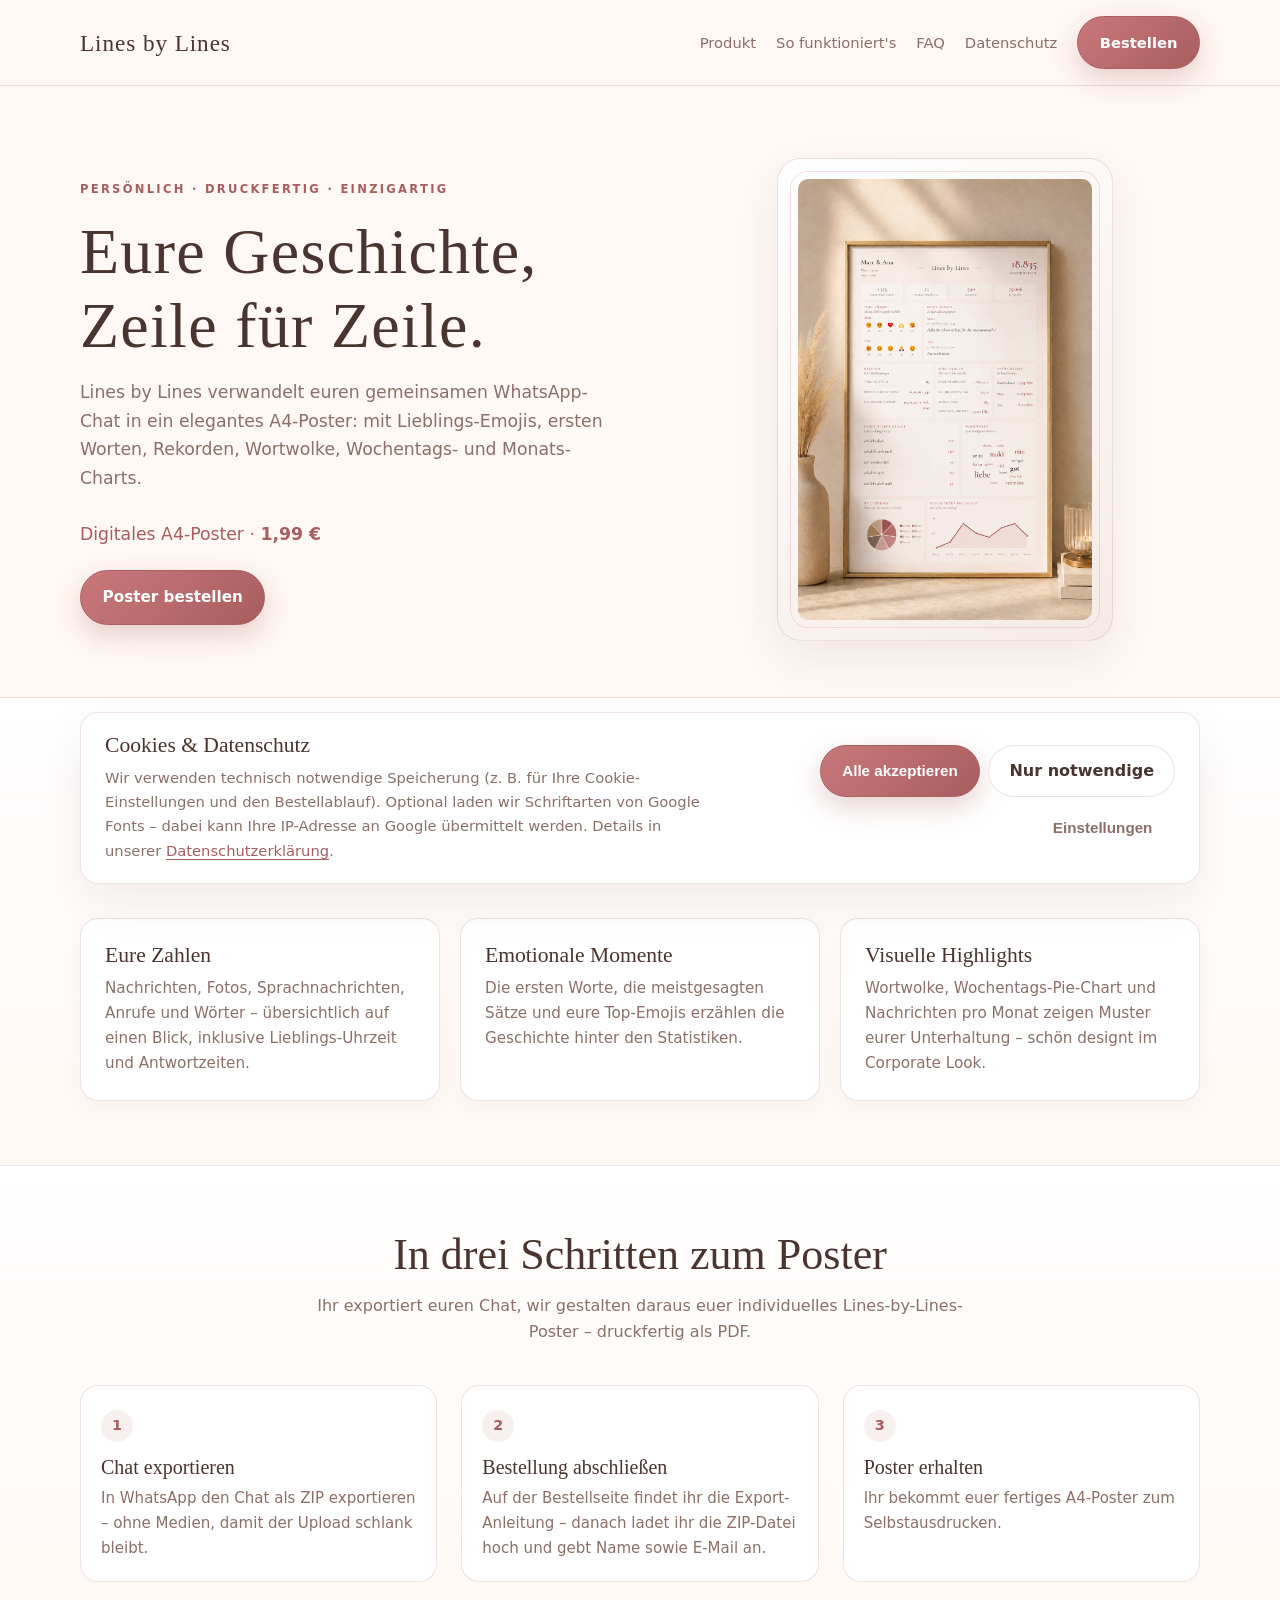
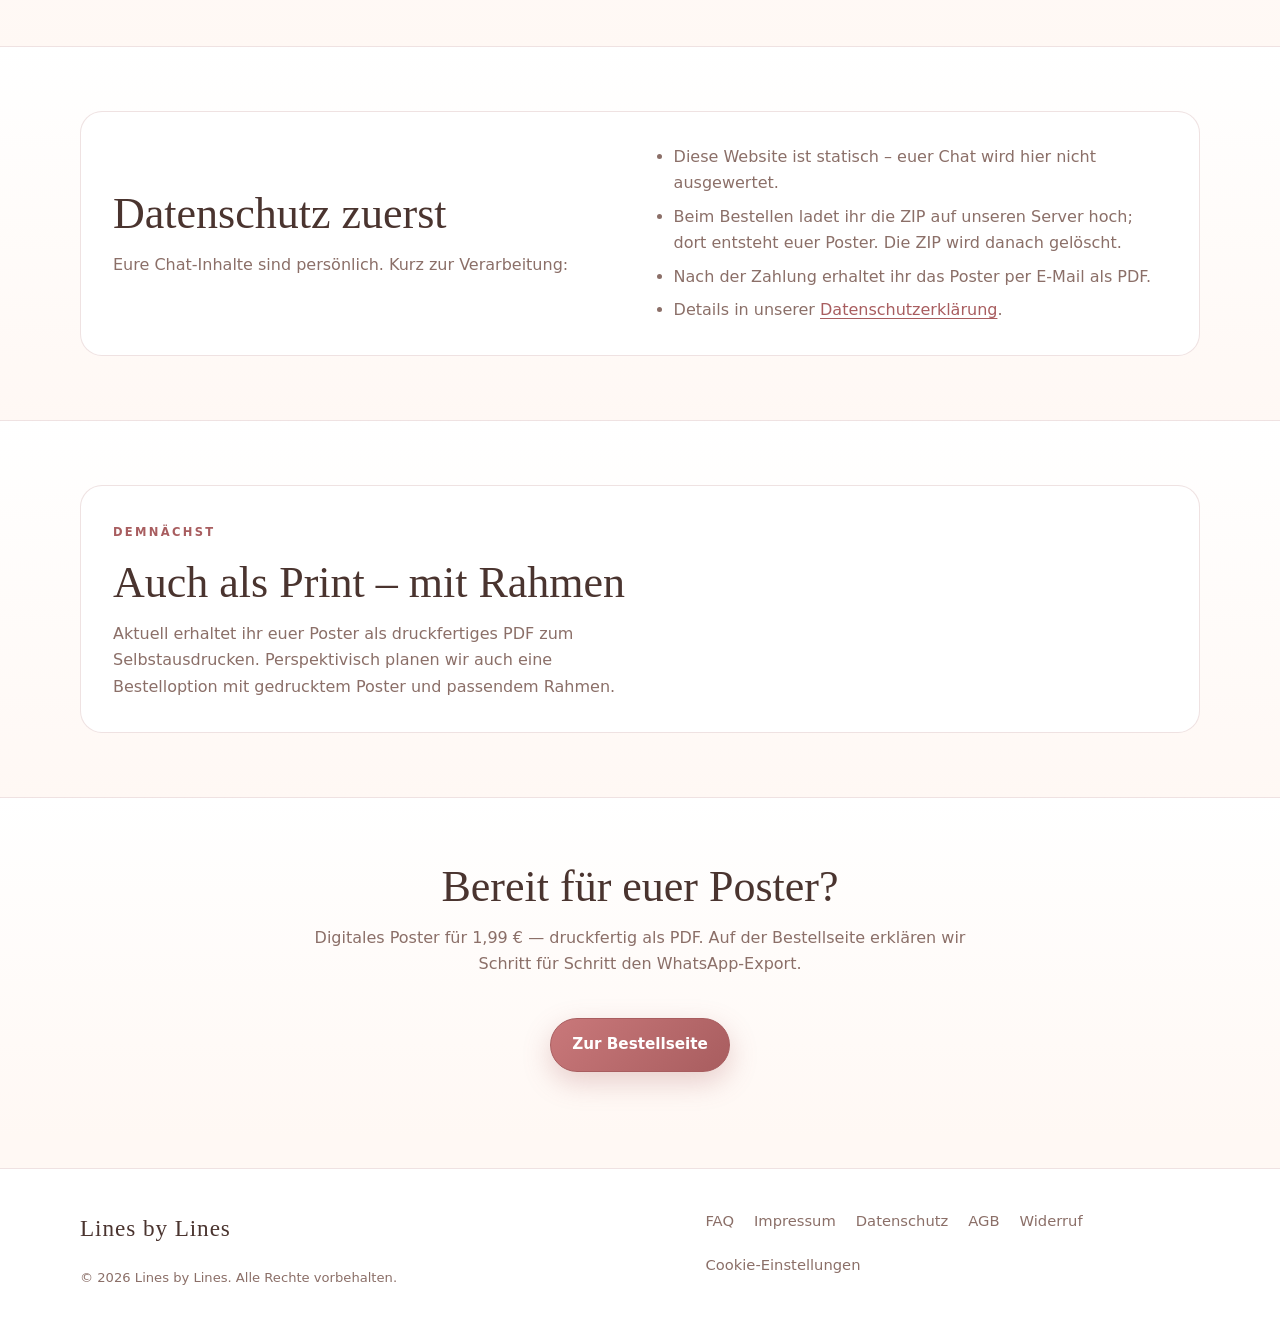
==== commit 6c54455d: "Landing page & FAQ" ====
--- a/index.html
+++ b/index.html
@@ -3,14 +3,15 @@
   <head>
     <meta charset="UTF-8" />
     <meta name="viewport" content="width=device-width, initial-scale=1.0, viewport-fit=cover" />
-    <link rel="icon" href="./assets/favicon.png" type="image/png" />
-    <link rel="apple-touch-icon" href="./assets/favicon.png" />
+    <link rel="icon" href="/LineByLine/assets/favicon.png?v=2" type="image/png" sizes="32x32" data-site-icon="1" />
+    <link rel="apple-touch-icon" href="/LineByLine/assets/apple-touch-icon.png?v=2" sizes="180x180" data-site-icon="1" />
+    <link rel="shortcut icon" href="/LineByLine/favicon.ico?v=2" data-site-icon="1" />
+    <script src="./assets/fonts-head.js"></script>
     <meta
       name="description"
       content="Lines by Lines verwandelt euren WhatsApp-Chat als Paar in ein persönliches A4-Poster – druckfertig als PDF."
     />
     <title>Lines by Lines – Euer WhatsApp-Chat als Erinnerungs-Poster</title>
-    <script src="./assets/fonts-head.js"></script>
     <link rel="stylesheet" href="./assets/site.css" />
   </head>
   <body>
@@ -22,6 +23,7 @@
         <nav class="nav" aria-label="Hauptnavigation">
           <a class="hide-mobile" href="#produkt">Produkt</a>
           <a class="hide-mobile" href="#ablauf">So funktioniert's</a>
+          <a class="hide-mobile" href="./faq.html">FAQ</a>
           <a class="hide-mobile" href="#datenschutz">Datenschutz</a>
           <a class="btn btn-primary" href="./bestellen.html">Bestellen</a>
         </nav>
@@ -39,6 +41,7 @@
               elegantes A4-Poster: mit Lieblings-Emojis, ersten Worten,
               Rekorden, Wortwolke, Wochentags- und Monats-Charts.
             </p>
+            <p class="hero-price">Digitales A4-Poster · <strong>1,99 €</strong></p>
             <div class="hero-actions">
               <a class="btn btn-primary" href="./bestellen.html">Poster bestellen</a>
             </div>
@@ -175,8 +178,8 @@
         <div class="container" style="text-align: center">
           <h2 class="section-title">Bereit für euer Poster?</h2>
           <p class="section-intro">
-            Auf der Bestellseite erklären wir Schritt für Schritt, wie ihr den
-            WhatsApp-Export erstellt – danach geht es direkt zum Formular.
+            Digitales Poster für 1,99 € — druckfertig als PDF. Auf der
+            Bestellseite erklären wir Schritt für Schritt den WhatsApp-Export.
           </p>
           <a class="btn btn-primary" href="./bestellen.html">Zur Bestellseite</a>
         </div>
@@ -194,6 +197,7 @@
           </p>
         </div>
         <nav class="footer-links" aria-label="Rechtliches">
+          <a href="./faq.html">FAQ</a>
           <a href="./impressum.html">Impressum</a>
           <a href="./datenschutz.html">Datenschutz</a>
           <a href="./agb.html">AGB</a>
--- a/assets/site.css
+++ b/assets/site.css
@@ -202,6 +202,16 @@
   gap: 0.85rem;
 }
 
+.hero-price {
+  margin: 0 0 1.35rem;
+  font-size: 1.08rem;
+  color: var(--rose-deep);
+}
+
+.hero-price strong {
+  font-weight: 700;
+}
+
 .hero-poster-frame {
   margin: 0;
   width: min(100%, 21rem);
@@ -429,6 +439,100 @@
   color: var(--muted);
 }
 
+.order-consent-block {
+  display: grid;
+  gap: 0.75rem;
+  padding: 0.85rem 0.95rem;
+  border-radius: 12px;
+  background: rgba(255, 248, 244, 0.9);
+  border: 1px solid rgba(201, 120, 122, 0.16);
+}
+
+.order-consent-block-pay {
+  margin-bottom: 0.35rem;
+}
+
+.order-consent-note {
+  margin: 0;
+  font-size: 0.84rem;
+  line-height: 1.45;
+  color: var(--muted);
+}
+
+.order-consent {
+  display: grid;
+  grid-template-columns: auto 1fr;
+  gap: 0.65rem;
+  align-items: start;
+  font-size: 0.86rem;
+  line-height: 1.45;
+  color: var(--warm);
+  cursor: pointer;
+}
+
+.order-consent input {
+  width: 1rem;
+  height: 1rem;
+  margin: 0.15rem 0 0;
+  accent-color: var(--rose);
+}
+
+.order-consent a {
+  color: var(--rose-deep);
+  text-decoration: underline;
+  text-underline-offset: 2px;
+}
+
+.order-consent-error {
+  margin: 0;
+  font-size: 0.84rem;
+  color: #b42318;
+}
+
+.order-name-detected {
+  margin: 0;
+  font-size: 0.82rem;
+  color: var(--muted);
+}
+
+.order-name-detected strong {
+  color: var(--warm);
+  font-weight: 600;
+}
+
+.order-name-row {
+  gap: 0.35rem;
+}
+
+#order-names-fields {
+  display: grid;
+  gap: 1.35rem;
+  margin-bottom: 0.25rem;
+}
+
+.order-name-label {
+  margin-bottom: 0;
+}
+
+.order-name-source {
+  margin: 0 0 0.35rem;
+  font-size: 0.82rem;
+  color: var(--muted);
+}
+
+.order-name-input::placeholder {
+  color: rgba(92, 74, 66, 0.42);
+  opacity: 1;
+}
+
+.order-name-input::-webkit-input-placeholder {
+  color: rgba(92, 74, 66, 0.42);
+}
+
+.order-name-input:focus::placeholder {
+  color: rgba(92, 74, 66, 0.28);
+}
+
 .order-submit {
   width: 100%;
   margin-top: 0.35rem;
@@ -486,6 +590,94 @@
 .order-poster-preview {
   margin: 0 auto 1.35rem;
   width: 100%;
+}
+
+.order-review-block {
+  margin-bottom: 1rem;
+}
+
+.order-review-block .order-poster-preview {
+  margin-bottom: 0;
+}
+
+.order-pay-lead {
+  margin-top: -0.35rem;
+}
+
+.order-rename-teaser {
+  margin: 0 0 1rem;
+  padding: 0.9rem 1rem 1rem;
+  border-radius: 12px;
+  background: linear-gradient(180deg, rgba(255, 252, 250, 0.98), rgba(255, 248, 244, 0.92));
+  border: 1px solid rgba(201, 120, 122, 0.14);
+}
+
+.order-rename-teaser-lead {
+  margin: 0 0 0.5rem;
+  font-size: 0.9rem;
+  line-height: 1.45;
+  color: var(--muted);
+}
+
+.order-rename-teaser .order-name-detected {
+  margin: 0 0 0.8rem;
+}
+
+.order-rename-toggle {
+  width: 100%;
+  margin: 0;
+  min-height: 2.65rem;
+  box-shadow: 0 4px 14px rgba(168, 93, 95, 0.08);
+}
+
+.order-rename-toggle:hover {
+  color: var(--rose-deep);
+  border-color: rgba(201, 120, 122, 0.45);
+  background: #fff8f4;
+}
+
+.order-review-block + #order-panel-names {
+  margin-top: 0;
+}
+
+.order-review-block + #order-panel-names {
+  padding-top: 0.25rem;
+  border-top: none;
+  box-shadow: none;
+  background: transparent;
+  border: none;
+  padding-left: 0;
+  padding-right: 0;
+}
+
+.order-names-rename-block {
+  margin: 0 0 0.85rem;
+  padding: 1rem 1.05rem;
+  border-radius: 12px;
+  background: rgba(255, 248, 244, 0.95);
+  border: 1px solid rgba(201, 120, 122, 0.16);
+}
+
+.order-names-rename-form {
+  display: grid;
+  gap: 0.9rem;
+  padding: 0;
+  border: 0;
+  box-shadow: none;
+  background: transparent;
+}
+
+#order-panel-names .order-consent-block-pay {
+  margin-top: 0.15rem;
+}
+
+#order-panel-names .order-submit {
+  width: 100%;
+}
+
+#order-panel-names .order-new-from-pay {
+  width: 100%;
+  margin-top: 0.55rem;
 }
 
 .order-poster-preview-shell {
@@ -528,10 +720,6 @@
   -webkit-user-drag: none;
 }
 
-#order-panel-pay {
-  overflow-x: hidden;
-}
-
 .order-pending-banner {
   margin-bottom: 1rem;
   padding: 1rem 1.1rem;
@@ -554,10 +742,6 @@
 .order-new-from-pay {
   width: 100%;
   margin-top: 0.55rem;
-}
-
-#order-panel-pay .order-submit {
-  margin-top: 0;
 }
 
 .order-api-warning {
@@ -659,6 +843,46 @@
   padding-left: 1.2rem;
 }
 
+.faq-page .faq-list {
+  display: grid;
+  gap: 1rem;
+  max-width: 44rem;
+}
+
+.faq-item {
+  padding: 1.2rem 1.35rem;
+  border-radius: var(--radius);
+  background: #fff;
+  border: 1px solid var(--border);
+  box-shadow: 0 8px 24px rgba(74, 52, 47, 0.05);
+}
+
+.faq-item h2 {
+  margin: 0 0 0.55rem;
+  font-size: 1.08rem;
+  font-weight: 600;
+  color: var(--warm);
+  line-height: 1.35;
+}
+
+.faq-item p {
+  margin: 0;
+  color: var(--muted);
+  font-size: 0.96rem;
+  line-height: 1.6;
+}
+
+.faq-item p strong {
+  color: var(--rose-deep);
+  font-weight: 600;
+}
+
+.faq-cta {
+  margin: 2.25rem 0 0;
+  max-width: 44rem;
+  color: var(--muted);
+}
+
 .placeholder {
   padding: 0.1rem 0.35rem;
   border-radius: 4px;
